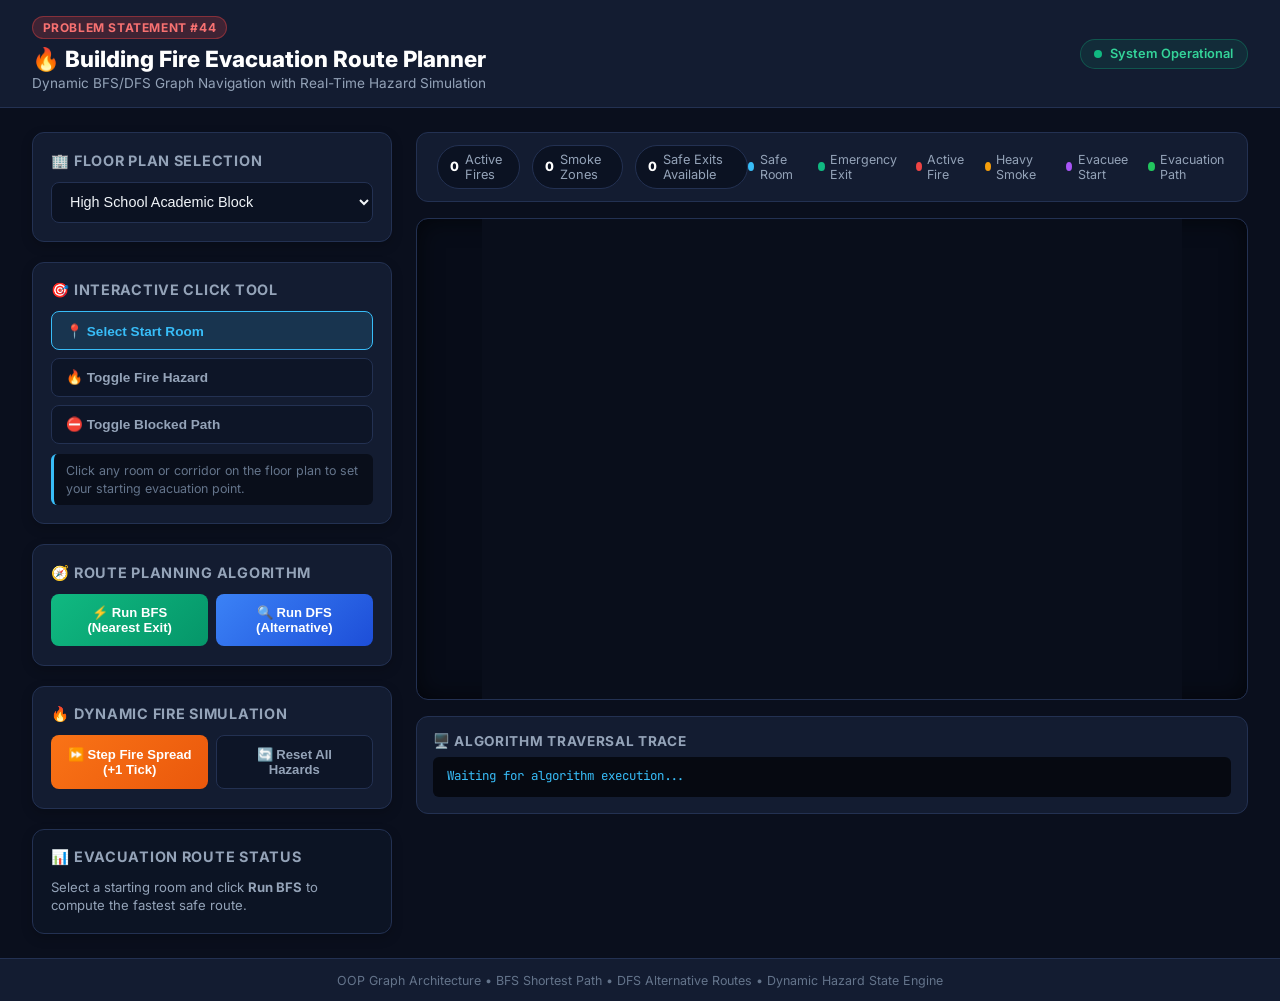
==== templates/index.html @ 8f093025 "Initial commit: Building Fire Evacuation Route Planner (Problem Statement 44)" ====
<!DOCTYPE html>
<html lang="en">
<head>
    <meta charset="UTF-8">
    <meta name="viewport" content="width=device-width, initial-scale=1.0">
    <title>Building Fire Evacuation Route Planner</title>
    <link rel="stylesheet" href="/static/css/style.css">
    <link rel="preconnect" href="https://fonts.googleapis.com">
    <link rel="preconnect" href="https://fonts.gstatic.com" crossorigin>
    <link href="https://fonts.googleapis.com/css2?family=Inter:wght@400;500;600;700;800&family=JetBrains+Mono:wght@400;600&display=swap" rel="stylesheet">
</head>
<body>
    <header class="app-header">
        <div class="header-left">
            <span class="badge">Problem Statement #44</span>
            <h1>🔥 Building Fire Evacuation Route Planner</h1>
            <p class="subtitle">Dynamic BFS/DFS Graph Navigation with Real-Time Hazard Simulation</p>
        </div>
        <div class="header-right">
            <div class="status-indicator">
                <span class="pulse-dot"></span>
                <span id="system-status">System Operational</span>
            </div>
        </div>
    </header>

    <main class="dashboard-container">
        <!-- Control Sidebar -->
        <aside class="sidebar">
            <div class="panel">
                <h3>🏢 Floor Plan Selection</h3>
                <select id="preset-selector" class="dropdown">
                    <option value="school" selected>High School Academic Block</option>
                    <option value="hospital">City Hospital Emergency Wing</option>
                </select>
            </div>

            <div class="panel">
                <h3>🎯 Interactive Click Tool</h3>
                <div class="tool-buttons">
                    <button class="tool-btn active" data-tool="start" id="tool-start">
                        📍 Select Start Room
                    </button>
                    <button class="tool-btn" data-tool="fire" id="tool-fire">
                        🔥 Toggle Fire Hazard
                    </button>
                    <button class="tool-btn" data-tool="block" id="tool-block">
                        ⛔ Toggle Blocked Path
                    </button>
                </div>
                <div class="hint-box" id="tool-hint">
                    Click any room or corridor on the floor plan to set your starting evacuation point.
                </div>
            </div>

            <div class="panel">
                <h3>🧭 Route Planning Algorithm</h3>
                <div class="action-grid">
                    <button class="btn btn-primary" id="btn-bfs">
                        ⚡ Run BFS (Nearest Exit)
                    </button>
                    <button class="btn btn-secondary" id="btn-dfs">
                        🔍 Run DFS (Alternative)
                    </button>
                </div>
            </div>

            <div class="panel">
                <h3>🔥 Dynamic Fire Simulation</h3>
                <div class="action-grid">
                    <button class="btn btn-warning" id="btn-step-fire">
                        ⏩ Step Fire Spread (+1 Tick)
                    </button>
                    <button class="btn btn-outline" id="btn-reset">
                        🔄 Reset All Hazards
                    </button>
                </div>
            </div>

            <!-- Route Result Card -->
            <div class="panel result-panel" id="result-panel">
                <h3>📊 Evacuation Route Status</h3>
                <div id="route-output">
                    <div class="empty-state">Select a starting room and click <b>Run BFS</b> to compute the fastest safe route.</div>
                </div>
            </div>
        </aside>

        <!-- Floor Plan Visualizer Area -->
        <section class="canvas-area">
            <div class="canvas-toolbar">
                <div class="stats-bar">
                    <div class="stat-pill"><span class="stat-num" id="stat-fires">0</span> Active Fires</div>
                    <div class="stat-pill"><span class="stat-num" id="stat-smokes">0</span> Smoke Zones</div>
                    <div class="stat-pill"><span class="stat-num" id="stat-exits">0</span> Safe Exits Available</div>
                </div>
                <div class="legend">
                    <span class="legend-item"><span class="dot safe"></span> Safe Room</span>
                    <span class="legend-item"><span class="dot exit"></span> Emergency Exit</span>
                    <span class="legend-item"><span class="dot fire"></span> Active Fire</span>
                    <span class="legend-item"><span class="dot smoke"></span> Heavy Smoke</span>
                    <span class="legend-item"><span class="dot start"></span> Evacuee Start</span>
                    <span class="legend-item"><span class="dot route"></span> Evacuation Path</span>
                </div>
            </div>

            <div class="canvas-wrapper">
                <canvas id="floor-canvas" width="700" height="480"></canvas>
            </div>

            <!-- Traversal Trace / Step Log -->
            <div class="log-card">
                <h4>🖥️ Algorithm Traversal Trace</h4>
                <div id="traversal-log" class="code-log">Waiting for algorithm execution...</div>
            </div>
        </section>
    </main>

    <footer class="app-footer">
        <span>OOP Graph Architecture • BFS Shortest Path • DFS Alternative Routes • Dynamic Hazard State Engine</span>
    </footer>

    <script src="/static/js/app.js"></script>
</body>
</html>
---- static/css/style.css ----
:root {
    --bg-primary: #0a0f1d;
    --bg-card: #131c31;
    --bg-card-hover: #1b2642;
    --border: #233152;
    --text-primary: #f1f5f9;
    --text-muted: #94a3b8;
    --accent-blue: #38bdf8;
    --accent-green: #10b981;
    --accent-fire: #ef4444;
    --accent-smoke: #f59e0b;
    --accent-purple: #a855f7;
    --font-sans: 'Inter', -apple-system, BlinkMacSystemFont, sans-serif;
    --font-mono: 'JetBrains Mono', monospace;
}

* {
    box-sizing: border-box;
    margin: 0;
    padding: 0;
}

body {
    background-color: var(--bg-primary);
    color: var(--text-primary);
    font-family: var(--font-sans);
    min-height: 100vh;
    display: flex;
    flex-direction: column;
}

/* Header */
.app-header {
    background-color: var(--bg-card);
    border-bottom: 1px solid var(--border);
    padding: 1rem 2rem;
    display: flex;
    justify-content: space-between;
    align-items: center;
}

.header-left .badge {
    background: rgba(239, 68, 68, 0.2);
    color: #f87171;
    border: 1px solid rgba(239, 68, 68, 0.4);
    padding: 0.2rem 0.6rem;
    border-radius: 9999px;
    font-size: 0.75rem;
    font-weight: 700;
    text-transform: uppercase;
    letter-spacing: 0.05em;
    display: inline-block;
    margin-bottom: 0.35rem;
}

.header-left h1 {
    font-size: 1.4rem;
    font-weight: 800;
    color: #ffffff;
    display: flex;
    align-items: center;
    gap: 0.5rem;
}

.header-left .subtitle {
    color: var(--text-muted);
    font-size: 0.85rem;
    margin-top: 0.15rem;
}

.status-indicator {
    display: flex;
    align-items: center;
    gap: 0.5rem;
    background: rgba(16, 185, 129, 0.1);
    border: 1px solid rgba(16, 185, 129, 0.3);
    padding: 0.4rem 0.85rem;
    border-radius: 9999px;
    font-size: 0.8rem;
    font-weight: 600;
    color: #34d399;
}

.pulse-dot {
    width: 8px;
    height: 8px;
    background-color: #10b981;
    border-radius: 50%;
    animation: pulse 2s infinite;
}

@keyframes pulse {
    0% { transform: scale(0.95); box-shadow: 0 0 0 0 rgba(16, 185, 129, 0.7); }
    70% { transform: scale(1.1); box-shadow: 0 0 0 8px rgba(16, 185, 129, 0); }
    100% { transform: scale(0.95); box-shadow: 0 0 0 0 rgba(16, 185, 129, 0); }
}

/* Layout */
.dashboard-container {
    display: grid;
    grid-template-columns: 360px 1fr;
    gap: 1.5rem;
    padding: 1.5rem 2rem;
    flex: 1;
}

/* Sidebar Panels */
.sidebar {
    display: flex;
    flex-direction: column;
    gap: 1.25rem;
}

.panel {
    background-color: var(--bg-card);
    border: 1px solid var(--border);
    border-radius: 12px;
    padding: 1.15rem;
    box-shadow: 0 4px 12px rgba(0, 0, 0, 0.2);
}

.panel h3 {
    font-size: 0.9rem;
    font-weight: 700;
    color: var(--text-muted);
    text-transform: uppercase;
    letter-spacing: 0.05em;
    margin-bottom: 0.75rem;
}

.dropdown {
    width: 100%;
    background-color: #0b1222;
    border: 1px solid var(--border);
    color: var(--text-primary);
    padding: 0.65rem 0.85rem;
    border-radius: 8px;
    font-size: 0.9rem;
    outline: none;
    font-weight: 500;
    cursor: pointer;
}

.dropdown:focus {
    border-color: var(--accent-blue);
}

/* Tool Buttons */
.tool-buttons {
    display: flex;
    flex-direction: column;
    gap: 0.5rem;
}

.tool-btn {
    background-color: #0d1527;
    border: 1px solid var(--border);
    color: var(--text-muted);
    padding: 0.65rem 0.85rem;
    border-radius: 8px;
    font-size: 0.85rem;
    font-weight: 600;
    cursor: pointer;
    text-align: left;
    transition: all 0.2s ease;
}

.tool-btn:hover {
    background-color: var(--bg-card-hover);
    color: #ffffff;
}

.tool-btn.active {
    background: rgba(56, 189, 248, 0.15);
    border-color: var(--accent-blue);
    color: var(--accent-blue);
}

.hint-box {
    margin-top: 0.65rem;
    font-size: 0.78rem;
    color: #64748b;
    line-height: 1.4;
    background: #090e1a;
    padding: 0.5rem 0.7rem;
    border-radius: 6px;
    border-left: 3px solid var(--accent-blue);
}

/* Action Buttons */
.action-grid {
    display: grid;
    grid-template-columns: 1fr 1fr;
    gap: 0.5rem;
}

.btn {
    padding: 0.7rem 0.8rem;
    border-radius: 8px;
    font-size: 0.82rem;
    font-weight: 700;
    border: none;
    cursor: pointer;
    transition: all 0.2s ease;
    display: flex;
    align-items: center;
    justify-content: center;
    gap: 0.4rem;
    text-align: center;
}

.btn-primary {
    background: linear-gradient(135deg, #10b981 0%, #059669 100%);
    color: white;
}
.btn-primary:hover {
    box-shadow: 0 0 15px rgba(16, 185, 129, 0.4);
    transform: translateY(-1px);
}

.btn-secondary {
    background: linear-gradient(135deg, #3b82f6 0%, #1d4ed8 100%);
    color: white;
}
.btn-secondary:hover {
    box-shadow: 0 0 15px rgba(59, 130, 246, 0.4);
    transform: translateY(-1px);
}

.btn-warning {
    background: linear-gradient(135deg, #f97316 0%, #ea580c 100%);
    color: white;
}
.btn-warning:hover {
    box-shadow: 0 0 15px rgba(249, 115, 22, 0.4);
    transform: translateY(-1px);
}

.btn-outline {
    background: #0d1527;
    border: 1px solid var(--border);
    color: var(--text-muted);
}
.btn-outline:hover {
    background: var(--bg-card-hover);
    color: #ffffff;
}

/* Results Card */
.result-panel {
    background: #0c1424;
}

.empty-state {
    color: var(--text-muted);
    font-size: 0.82rem;
    line-height: 1.4;
}

.route-success {
    background: rgba(16, 185, 129, 0.1);
    border: 1px solid rgba(16, 185, 129, 0.3);
    border-radius: 8px;
    padding: 0.85rem;
}

.route-success h4 {
    color: #34d399;
    font-size: 0.95rem;
    margin-bottom: 0.4rem;
}

.route-stats {
    display: grid;
    grid-template-columns: 1fr 1fr;
    gap: 0.5rem;
    margin: 0.6rem 0;
}

.route-stat-box {
    background: #09101d;
    padding: 0.45rem;
    border-radius: 6px;
    text-align: center;
}

.route-stat-box .val {
    font-size: 1.1rem;
    font-weight: 800;
    color: #ffffff;
}

.route-stat-box .lbl {
    font-size: 0.7rem;
    color: var(--text-muted);
    text-transform: uppercase;
}

.path-chain {
    font-family: var(--font-mono);
    font-size: 0.78rem;
    background: #050912;
    padding: 0.45rem;
    border-radius: 6px;
    color: #38bdf8;
    word-break: break-all;
    line-height: 1.4;
}

.route-danger {
    background: rgba(239, 68, 68, 0.1);
    border: 1px solid rgba(239, 68, 68, 0.3);
    border-radius: 8px;
    padding: 0.85rem;
    color: #f87171;
}

/* Canvas Area */
.canvas-area {
    display: flex;
    flex-direction: column;
    gap: 1rem;
}

.canvas-toolbar {
    display: flex;
    justify-content: space-between;
    align-items: center;
    background: var(--bg-card);
    border: 1px solid var(--border);
    padding: 0.75rem 1.25rem;
    border-radius: 12px;
}

.stats-bar {
    display: flex;
    gap: 0.75rem;
}

.stat-pill {
    background: #0b1222;
    border: 1px solid var(--border);
    padding: 0.35rem 0.75rem;
    border-radius: 9999px;
    font-size: 0.8rem;
    color: var(--text-muted);
    display: flex;
    align-items: center;
    gap: 0.4rem;
}

.stat-num {
    color: #ffffff;
    font-weight: 800;
}

.legend {
    display: flex;
    gap: 1rem;
    font-size: 0.78rem;
    color: var(--text-muted);
}

.legend-item {
    display: flex;
    align-items: center;
    gap: 0.35rem;
}

.dot {
    width: 9px;
    height: 9px;
    border-radius: 50%;
}
.dot.safe { background: #38bdf8; }
.dot.exit { background: #10b981; }
.dot.fire { background: #ef4444; }
.dot.smoke { background: #f59e0b; }
.dot.start { background: #a855f7; }
.dot.route { background: #22c55e; }

/* Canvas Container */
.canvas-wrapper {
    background: #070c18;
    border: 1px solid var(--border);
    border-radius: 12px;
    overflow: hidden;
    display: flex;
    justify-content: center;
    align-items: center;
    box-shadow: inset 0 0 25px rgba(0, 0, 0, 0.6);
    position: relative;
}

#floor-canvas {
    cursor: crosshair;
    background: #090e1b;
}

/* Traversal Log */
.log-card {
    background: var(--bg-card);
    border: 1px solid var(--border);
    border-radius: 12px;
    padding: 1rem;
}

.log-card h4 {
    font-size: 0.85rem;
    color: var(--text-muted);
    margin-bottom: 0.5rem;
    text-transform: uppercase;
    letter-spacing: 0.05em;
}

.code-log {
    font-family: var(--font-mono);
    font-size: 0.78rem;
    color: #38bdf8;
    background: #060911;
    padding: 0.65rem 0.85rem;
    border-radius: 6px;
    min-height: 40px;
    max-height: 120px;
    overflow-y: auto;
    line-height: 1.5;
}

/* Footer */
.app-footer {
    border-top: 1px solid var(--border);
    padding: 0.85rem;
    text-align: center;
    font-size: 0.78rem;
    color: #64748b;
    background: var(--bg-card);
}
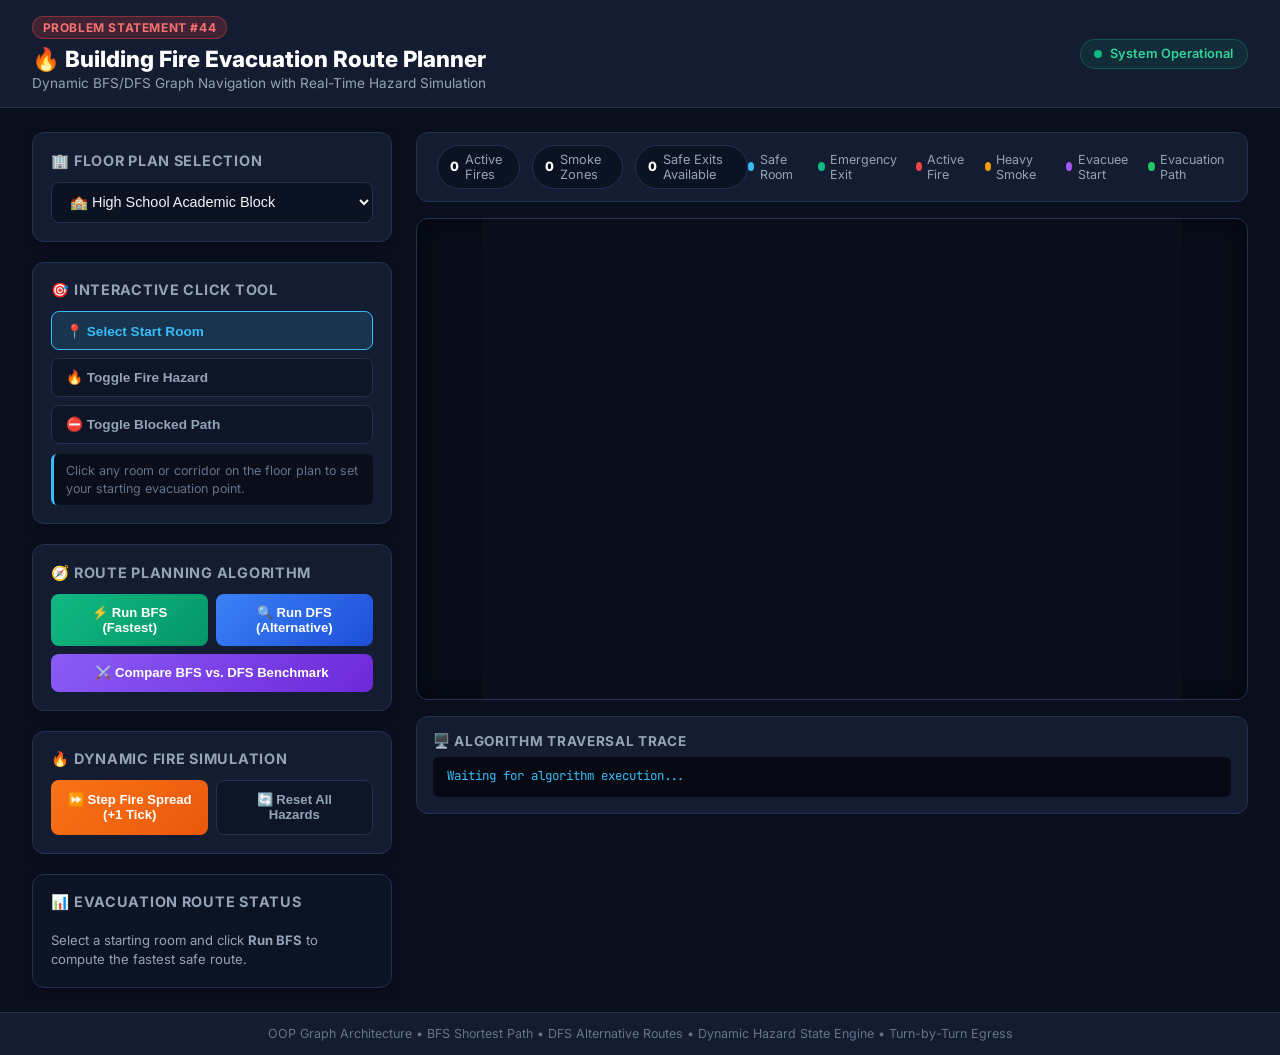
==== commit 346a937a: "Add Residential Apartment Complex floor plan, BFS vs DFS benchmark, voice audio alerts, and turn-by-" ====
--- a/templates/index.html
+++ b/templates/index.html
@@ -30,8 +30,9 @@
             <div class="panel">
                 <h3>🏢 Floor Plan Selection</h3>
                 <select id="preset-selector" class="dropdown">
-                    <option value="school" selected>High School Academic Block</option>
-                    <option value="hospital">City Hospital Emergency Wing</option>
+                    <option value="school" selected>🏫 High School Academic Block</option>
+                    <option value="hospital">🏥 City Hospital Emergency Wing</option>
+                    <option value="apartment">🏢 Skyline Heights Residential Apartments</option>
                 </select>
             </div>
 
@@ -57,12 +58,15 @@
                 <h3>🧭 Route Planning Algorithm</h3>
                 <div class="action-grid">
                     <button class="btn btn-primary" id="btn-bfs">
-                        ⚡ Run BFS (Nearest Exit)
+                        ⚡ Run BFS (Fastest)
                     </button>
                     <button class="btn btn-secondary" id="btn-dfs">
                         🔍 Run DFS (Alternative)
                     </button>
                 </div>
+                <button class="btn btn-benchmark" id="btn-compare" style="margin-top: 0.5rem; width: 100%;">
+                    ⚔️ Compare BFS vs. DFS Benchmark
+                </button>
             </div>
 
             <div class="panel">
@@ -79,10 +83,21 @@
 
             <!-- Route Result Card -->
             <div class="panel result-panel" id="result-panel">
-                <h3>📊 Evacuation Route Status</h3>
+                <div style="display: flex; justify-content: space-between; align-items: center; margin-bottom: 0.5rem;">
+                    <h3>📊 Evacuation Route Status</h3>
+                    <button class="btn-voice" id="btn-voice" title="Broadcast Audio Instructions" style="display: none;">
+                        🔊 Speak Alert
+                    </button>
+                </div>
                 <div id="route-output">
                     <div class="empty-state">Select a starting room and click <b>Run BFS</b> to compute the fastest safe route.</div>
                 </div>
+            </div>
+
+            <!-- Turn-by-Turn GPS Directions Card -->
+            <div class="panel" id="directions-panel" style="display: none;">
+                <h3>🚶 Turn-by-Turn Evacuation Directions</h3>
+                <ol id="directions-list" class="directions-list"></ol>
             </div>
         </aside>
 
@@ -108,6 +123,27 @@
                 <canvas id="floor-canvas" width="700" height="480"></canvas>
             </div>
 
+            <!-- Algorithm Comparison Benchmark Table (Appears on click) -->
+            <div class="benchmark-card" id="benchmark-card" style="display: none;">
+                <div style="display: flex; justify-content: space-between; align-items: center; margin-bottom: 0.6rem;">
+                    <h4>⚔️ Algorithm Benchmark: BFS vs. DFS Performance Analysis</h4>
+                    <button class="btn-close" id="btn-close-benchmark">&times;</button>
+                </div>
+                <table class="benchmark-table">
+                    <thead>
+                        <tr>
+                            <th>Metric</th>
+                            <th>Breadth-First Search (BFS)</th>
+                            <th>Depth-First Search (DFS)</th>
+                            <th>Analysis / Winner</th>
+                        </tr>
+                    </thead>
+                    <tbody id="benchmark-body">
+                        <!-- Populated by JavaScript -->
+                    </tbody>
+                </table>
+            </div>
+
             <!-- Traversal Trace / Step Log -->
             <div class="log-card">
                 <h4>🖥️ Algorithm Traversal Trace</h4>
@@ -117,7 +153,7 @@
     </main>
 
     <footer class="app-footer">
-        <span>OOP Graph Architecture • BFS Shortest Path • DFS Alternative Routes • Dynamic Hazard State Engine</span>
+        <span>OOP Graph Architecture • BFS Shortest Path • DFS Alternative Routes • Dynamic Hazard State Engine • Turn-by-Turn Egress</span>
     </footer>
 
     <script src="/static/js/app.js"></script>
--- a/static/css/style.css
+++ b/static/css/style.css
@@ -246,6 +246,44 @@
     color: #ffffff;
 }
 
+.btn-benchmark {
+    background: linear-gradient(135deg, #8b5cf6 0%, #6d28d9 100%);
+    color: white;
+}
+.btn-benchmark:hover {
+    box-shadow: 0 0 15px rgba(139, 92, 246, 0.4);
+    transform: translateY(-1px);
+}
+
+.btn-voice {
+    background: rgba(56, 189, 248, 0.15);
+    border: 1px solid rgba(56, 189, 248, 0.4);
+    color: #38bdf8;
+    padding: 0.3rem 0.6rem;
+    border-radius: 6px;
+    font-size: 0.75rem;
+    font-weight: 700;
+    cursor: pointer;
+    transition: all 0.2s;
+}
+.btn-voice:hover {
+    background: rgba(56, 189, 248, 0.3);
+}
+
+.directions-list {
+    margin-left: 1.2rem;
+    font-size: 0.82rem;
+    line-height: 1.6;
+    color: #cbd5e1;
+}
+.directions-list li {
+    margin-bottom: 0.35rem;
+}
+.directions-list li:last-child {
+    color: #34d399;
+    font-weight: 700;
+}
+
 /* Results Card */
 .result-panel {
     background: #0c1424;
@@ -426,6 +464,79 @@
     line-height: 1.5;
 }
 
+/* Benchmark Card */
+.benchmark-card {
+    background: #0e172a;
+    border: 1px solid #334155;
+    border-radius: 12px;
+    padding: 1.2rem;
+    box-shadow: 0 8px 24px rgba(0, 0, 0, 0.4);
+}
+
+.benchmark-card h4 {
+    color: #a78bfa;
+    font-size: 0.95rem;
+    font-weight: 700;
+}
+
+.btn-close {
+    background: transparent;
+    border: none;
+    color: #94a3b8;
+    font-size: 1.4rem;
+    cursor: pointer;
+    line-height: 1;
+}
+.btn-close:hover {
+    color: #ffffff;
+}
+
+.benchmark-table {
+    width: 100%;
+    border-collapse: collapse;
+    margin-top: 0.6rem;
+    font-size: 0.85rem;
+}
+
+.benchmark-table th {
+    background: #172554;
+    color: #93c5fd;
+    text-align: left;
+    padding: 0.65rem 0.85rem;
+    font-weight: 700;
+    border-bottom: 2px solid #1e3a8a;
+}
+
+.benchmark-table td {
+    padding: 0.65rem 0.85rem;
+    border-bottom: 1px solid #1e293b;
+    color: #e2e8f0;
+}
+
+.benchmark-table tr:hover {
+    background: rgba(255, 255, 255, 0.02);
+}
+
+.badge-win {
+    background: rgba(16, 185, 129, 0.2);
+    border: 1px solid rgba(16, 185, 129, 0.5);
+    color: #34d399;
+    padding: 0.2rem 0.5rem;
+    border-radius: 9999px;
+    font-size: 0.72rem;
+    font-weight: 700;
+}
+
+.badge-sub {
+    background: rgba(239, 68, 68, 0.2);
+    border: 1px solid rgba(239, 68, 68, 0.5);
+    color: #f87171;
+    padding: 0.2rem 0.5rem;
+    border-radius: 9999px;
+    font-size: 0.72rem;
+    font-weight: 700;
+}
+
 /* Footer */
 .app-footer {
     border-top: 1px solid var(--border);
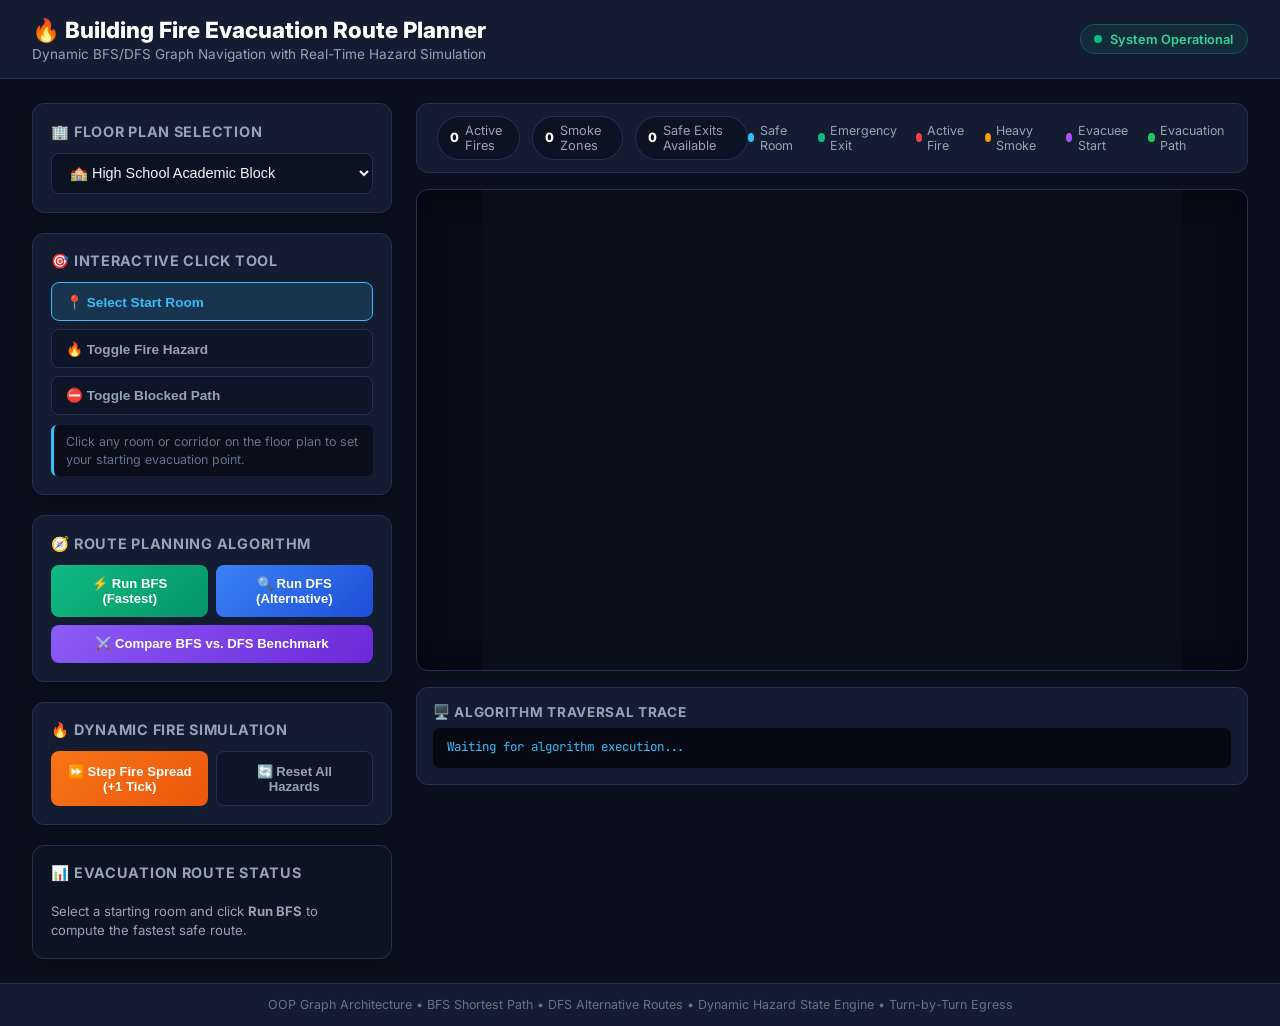
==== commit a1c4a6dc: "Remove Problem Statement badge from UI and add Stop Audio button beside Speak Alert" ====
--- a/templates/index.html
+++ b/templates/index.html
@@ -12,7 +12,6 @@
 <body>
     <header class="app-header">
         <div class="header-left">
-            <span class="badge">Problem Statement #44</span>
             <h1>🔥 Building Fire Evacuation Route Planner</h1>
             <p class="subtitle">Dynamic BFS/DFS Graph Navigation with Real-Time Hazard Simulation</p>
         </div>
@@ -81,13 +80,17 @@
                 </div>
             </div>
 
-            <!-- Route Result Card -->
             <div class="panel result-panel" id="result-panel">
                 <div style="display: flex; justify-content: space-between; align-items: center; margin-bottom: 0.5rem;">
                     <h3>📊 Evacuation Route Status</h3>
-                    <button class="btn-voice" id="btn-voice" title="Broadcast Audio Instructions" style="display: none;">
-                        🔊 Speak Alert
-                    </button>
+                    <div style="display: flex; gap: 0.4rem;">
+                        <button class="btn-voice" id="btn-voice" title="Broadcast Audio Instructions" style="display: none;">
+                            🔊 Speak Alert
+                        </button>
+                        <button class="btn-voice btn-stop-voice" id="btn-stop-voice" title="Stop Audio Alert" style="display: none;">
+                            ⏹️ Stop
+                        </button>
+                    </div>
                 </div>
                 <div id="route-output">
                     <div class="empty-state">Select a starting room and click <b>Run BFS</b> to compute the fastest safe route.</div>
--- a/static/css/style.css
+++ b/static/css/style.css
@@ -270,6 +270,15 @@
     background: rgba(56, 189, 248, 0.3);
 }
 
+.btn-stop-voice {
+    background: rgba(239, 68, 68, 0.15);
+    border: 1px solid rgba(239, 68, 68, 0.4);
+    color: #f87171;
+}
+.btn-stop-voice:hover {
+    background: rgba(239, 68, 68, 0.3);
+}
+
 .directions-list {
     margin-left: 1.2rem;
     font-size: 0.82rem;
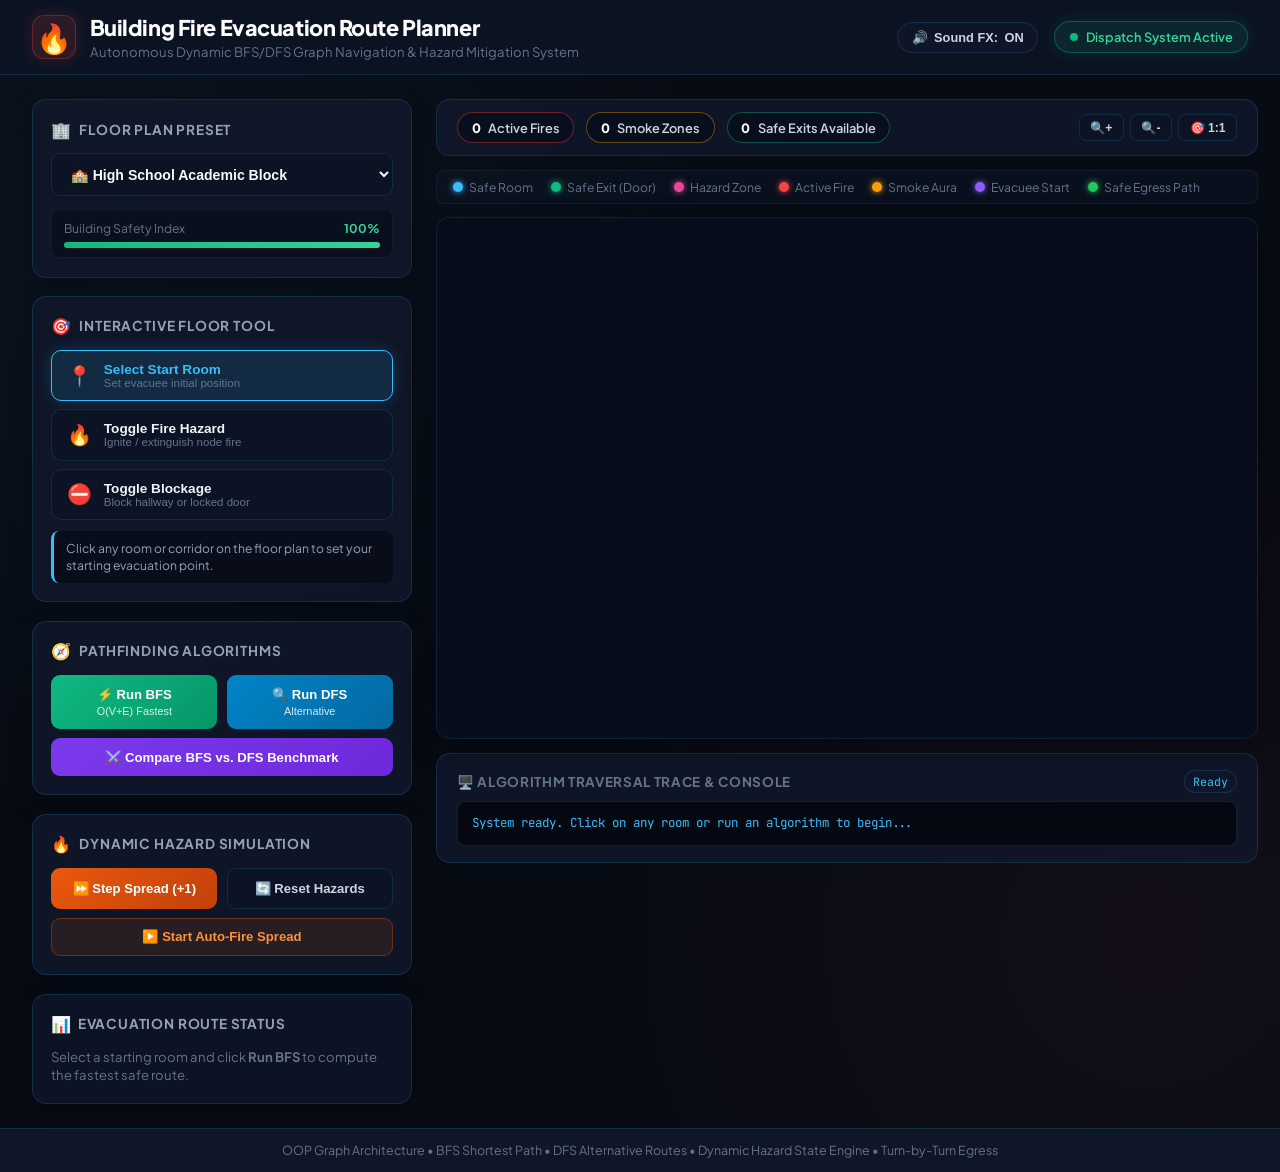
==== commit 56cf955f: "Upgrade UI: Architectural CAD canvas, animated particle flow, Web Audio FX, live safety index gauge," ====
--- a/templates/index.html
+++ b/templates/index.html
@@ -7,18 +7,27 @@
     <link rel="stylesheet" href="/static/css/style.css">
     <link rel="preconnect" href="https://fonts.googleapis.com">
     <link rel="preconnect" href="https://fonts.gstatic.com" crossorigin>
-    <link href="https://fonts.googleapis.com/css2?family=Inter:wght@400;500;600;700;800&family=JetBrains+Mono:wght@400;600&display=swap" rel="stylesheet">
+    <link href="https://fonts.googleapis.com/css2?family=Plus+Jakarta+Sans:wght@400;500;600;700;800&family=JetBrains+Mono:wght@400;600;700&display=swap" rel="stylesheet">
 </head>
 <body>
+    <!-- Top Navigation & System Status Bar -->
     <header class="app-header">
         <div class="header-left">
-            <h1>🔥 Building Fire Evacuation Route Planner</h1>
-            <p class="subtitle">Dynamic BFS/DFS Graph Navigation with Real-Time Hazard Simulation</p>
+            <div class="logo-icon">🔥</div>
+            <div>
+                <h1>Building Fire Evacuation Route Planner</h1>
+                <p class="subtitle">Autonomous Dynamic BFS/DFS Graph Navigation & Hazard Mitigation System</p>
+            </div>
         </div>
         <div class="header-right">
+            <!-- Audio FX Toggle -->
+            <button class="sound-toggle-btn" id="btn-sound-toggle" title="Toggle System Sound FX">
+                <span id="sound-icon">🔊</span> Sound FX: <span id="sound-status">ON</span>
+            </button>
+            <!-- System Health Pill -->
             <div class="status-indicator">
                 <span class="pulse-dot"></span>
-                <span id="system-status">System Operational</span>
+                <span id="system-status">Dispatch System Active</span>
             </div>
         </div>
     </header>
@@ -26,26 +35,56 @@
     <main class="dashboard-container">
         <!-- Control Sidebar -->
         <aside class="sidebar">
-            <div class="panel">
-                <h3>🏢 Floor Plan Selection</h3>
+            <!-- Building Selector Panel -->
+            <div class="panel">
+                <div class="panel-header">
+                    <span class="panel-icon">🏢</span>
+                    <h3>Floor Plan Preset</h3>
+                </div>
                 <select id="preset-selector" class="dropdown">
                     <option value="school" selected>🏫 High School Academic Block</option>
                     <option value="hospital">🏥 City Hospital Emergency Wing</option>
                     <option value="apartment">🏢 Skyline Heights Residential Apartments</option>
                 </select>
-            </div>
-
-            <div class="panel">
-                <h3>🎯 Interactive Click Tool</h3>
+                <!-- Building Integrity Gauge -->
+                <div class="integrity-card">
+                    <div class="integrity-label">
+                        <span>Building Safety Index</span>
+                        <b id="integrity-percent">100%</b>
+                    </div>
+                    <div class="integrity-track">
+                        <div class="integrity-bar" id="integrity-bar" style="width: 100%;"></div>
+                    </div>
+                </div>
+            </div>
+
+            <!-- Interactive Click Tool Panel -->
+            <div class="panel">
+                <div class="panel-header">
+                    <span class="panel-icon">🎯</span>
+                    <h3>Interactive Floor Tool</h3>
+                </div>
                 <div class="tool-buttons">
                     <button class="tool-btn active" data-tool="start" id="tool-start">
-                        📍 Select Start Room
+                        <span class="tool-icon">📍</span>
+                        <div class="tool-info">
+                            <span class="tool-title">Select Start Room</span>
+                            <span class="tool-desc">Set evacuee initial position</span>
+                        </div>
                     </button>
                     <button class="tool-btn" data-tool="fire" id="tool-fire">
-                        🔥 Toggle Fire Hazard
+                        <span class="tool-icon">🔥</span>
+                        <div class="tool-info">
+                            <span class="tool-title">Toggle Fire Hazard</span>
+                            <span class="tool-desc">Ignite / extinguish node fire</span>
+                        </div>
                     </button>
                     <button class="tool-btn" data-tool="block" id="tool-block">
-                        ⛔ Toggle Blocked Path
+                        <span class="tool-icon">⛔</span>
+                        <div class="tool-info">
+                            <span class="tool-title">Toggle Blockage</span>
+                            <span class="tool-desc">Block hallway or locked door</span>
+                        </div>
                     </button>
                 </div>
                 <div class="hint-box" id="tool-hint">
@@ -53,39 +92,57 @@
                 </div>
             </div>
 
-            <div class="panel">
-                <h3>🧭 Route Planning Algorithm</h3>
+            <!-- Route Planning Algorithms -->
+            <div class="panel">
+                <div class="panel-header">
+                    <span class="panel-icon">🧭</span>
+                    <h3>Pathfinding Algorithms</h3>
+                </div>
                 <div class="action-grid">
                     <button class="btn btn-primary" id="btn-bfs">
-                        ⚡ Run BFS (Fastest)
+                        <span>⚡ Run BFS</span>
+                        <small class="algo-badge">O(V+E) Fastest</small>
                     </button>
                     <button class="btn btn-secondary" id="btn-dfs">
-                        🔍 Run DFS (Alternative)
-                    </button>
-                </div>
-                <button class="btn btn-benchmark" id="btn-compare" style="margin-top: 0.5rem; width: 100%;">
+                        <span>🔍 Run DFS</span>
+                        <small class="algo-badge">Alternative</small>
+                    </button>
+                </div>
+                <button class="btn btn-benchmark" id="btn-compare">
                     ⚔️ Compare BFS vs. DFS Benchmark
                 </button>
             </div>
 
-            <div class="panel">
-                <h3>🔥 Dynamic Fire Simulation</h3>
+            <!-- Dynamic Fire Simulator -->
+            <div class="panel">
+                <div class="panel-header">
+                    <span class="panel-icon">🔥</span>
+                    <h3>Dynamic Hazard Simulation</h3>
+                </div>
                 <div class="action-grid">
                     <button class="btn btn-warning" id="btn-step-fire">
-                        ⏩ Step Fire Spread (+1 Tick)
+                        ⏩ Step Spread (+1)
                     </button>
                     <button class="btn btn-outline" id="btn-reset">
-                        🔄 Reset All Hazards
-                    </button>
-                </div>
-            </div>
-
+                        🔄 Reset Hazards
+                    </button>
+                </div>
+                <!-- Auto Simulation Button -->
+                <button class="btn btn-auto-sim" id="btn-auto-sim">
+                    ▶️ Start Auto-Fire Spread
+                </button>
+            </div>
+
+            <!-- Route Result Card -->
             <div class="panel result-panel" id="result-panel">
-                <div style="display: flex; justify-content: space-between; align-items: center; margin-bottom: 0.5rem;">
-                    <h3>📊 Evacuation Route Status</h3>
-                    <div style="display: flex; gap: 0.4rem;">
+                <div class="panel-header" style="justify-content: space-between;">
+                    <div style="display:flex; align-items:center; gap:0.4rem;">
+                        <span class="panel-icon">📊</span>
+                        <h3>Evacuation Route Status</h3>
+                    </div>
+                    <div class="audio-controls">
                         <button class="btn-voice" id="btn-voice" title="Broadcast Audio Instructions" style="display: none;">
-                            🔊 Speak Alert
+                            🔊 Speak
                         </button>
                         <button class="btn-voice btn-stop-voice" id="btn-stop-voice" title="Stop Audio Alert" style="display: none;">
                             ⏹️ Stop
@@ -99,36 +156,49 @@
 
             <!-- Turn-by-Turn GPS Directions Card -->
             <div class="panel" id="directions-panel" style="display: none;">
-                <h3>🚶 Turn-by-Turn Evacuation Directions</h3>
+                <div class="panel-header">
+                    <span class="panel-icon">🚶</span>
+                    <h3>Turn-by-Turn Evacuation Instructions</h3>
+                </div>
                 <ol id="directions-list" class="directions-list"></ol>
             </div>
         </aside>
 
         <!-- Floor Plan Visualizer Area -->
         <section class="canvas-area">
+            <!-- Toolbar above canvas -->
             <div class="canvas-toolbar">
                 <div class="stats-bar">
-                    <div class="stat-pill"><span class="stat-num" id="stat-fires">0</span> Active Fires</div>
-                    <div class="stat-pill"><span class="stat-num" id="stat-smokes">0</span> Smoke Zones</div>
-                    <div class="stat-pill"><span class="stat-num" id="stat-exits">0</span> Safe Exits Available</div>
-                </div>
-                <div class="legend">
-                    <span class="legend-item"><span class="dot safe"></span> Safe Room</span>
-                    <span class="legend-item"><span class="dot exit"></span> Emergency Exit</span>
-                    <span class="legend-item"><span class="dot fire"></span> Active Fire</span>
-                    <span class="legend-item"><span class="dot smoke"></span> Heavy Smoke</span>
-                    <span class="legend-item"><span class="dot start"></span> Evacuee Start</span>
-                    <span class="legend-item"><span class="dot route"></span> Evacuation Path</span>
-                </div>
-            </div>
-
+                    <div class="stat-pill stat-fire"><span class="stat-num" id="stat-fires">0</span> Active Fires</div>
+                    <div class="stat-pill stat-smoke"><span class="stat-num" id="stat-smokes">0</span> Smoke Zones</div>
+                    <div class="stat-pill stat-exit"><span class="stat-num" id="stat-exits">0</span> Safe Exits Available</div>
+                </div>
+                <div class="canvas-actions">
+                    <button class="canvas-tool-btn" id="btn-zoom-in" title="Zoom In">🔍+</button>
+                    <button class="canvas-tool-btn" id="btn-zoom-out" title="Zoom Out">🔍-</button>
+                    <button class="canvas-tool-btn" id="btn-zoom-reset" title="Reset View">🎯 1:1</button>
+                </div>
+            </div>
+
+            <!-- Legend Bar -->
+            <div class="legend-bar">
+                <span class="legend-item"><span class="dot safe"></span> Safe Room</span>
+                <span class="legend-item"><span class="dot exit"></span> Safe Exit (Door)</span>
+                <span class="legend-item"><span class="dot hazard"></span> Hazard Zone</span>
+                <span class="legend-item"><span class="dot fire"></span> Active Fire</span>
+                <span class="legend-item"><span class="dot smoke"></span> Smoke Aura</span>
+                <span class="legend-item"><span class="dot start"></span> Evacuee Start</span>
+                <span class="legend-item"><span class="dot route"></span> Safe Egress Path</span>
+            </div>
+
+            <!-- Canvas Wrapper -->
             <div class="canvas-wrapper">
-                <canvas id="floor-canvas" width="700" height="480"></canvas>
-            </div>
-
-            <!-- Algorithm Comparison Benchmark Table (Appears on click) -->
+                <canvas id="floor-canvas" width="820" height="520"></canvas>
+            </div>
+
+            <!-- Algorithm Comparison Benchmark Table -->
             <div class="benchmark-card" id="benchmark-card" style="display: none;">
-                <div style="display: flex; justify-content: space-between; align-items: center; margin-bottom: 0.6rem;">
+                <div class="benchmark-header">
                     <h4>⚔️ Algorithm Benchmark: BFS vs. DFS Performance Analysis</h4>
                     <button class="btn-close" id="btn-close-benchmark">&times;</button>
                 </div>
@@ -149,8 +219,11 @@
 
             <!-- Traversal Trace / Step Log -->
             <div class="log-card">
-                <h4>🖥️ Algorithm Traversal Trace</h4>
-                <div id="traversal-log" class="code-log">Waiting for algorithm execution...</div>
+                <div class="log-header">
+                    <h4>🖥️ Algorithm Traversal Trace & Console</h4>
+                    <span class="log-badge" id="log-step-count">Ready</span>
+                </div>
+                <div id="traversal-log" class="code-log">System ready. Click on any room or run an algorithm to begin...</div>
             </div>
         </section>
     </main>
--- a/static/css/style.css
+++ b/static/css/style.css
@@ -1,16 +1,18 @@
 :root {
-    --bg-primary: #0a0f1d;
-    --bg-card: #131c31;
-    --bg-card-hover: #1b2642;
-    --border: #233152;
-    --text-primary: #f1f5f9;
-    --text-muted: #94a3b8;
+    --bg-primary: #070b14;
+    --bg-card: rgba(16, 24, 43, 0.85);
+    --bg-card-hover: rgba(26, 38, 66, 0.9);
+    --border: rgba(56, 189, 248, 0.15);
+    --border-hover: rgba(56, 189, 248, 0.4);
+    --text-primary: #f8fafc;
+    --text-secondary: #cbd5e1;
+    --text-muted: #64748b;
     --accent-blue: #38bdf8;
     --accent-green: #10b981;
     --accent-fire: #ef4444;
     --accent-smoke: #f59e0b;
-    --accent-purple: #a855f7;
-    --font-sans: 'Inter', -apple-system, BlinkMacSystemFont, sans-serif;
+    --accent-purple: #8b5cf6;
+    --font-sans: 'Plus Jakarta Sans', -apple-system, BlinkMacSystemFont, sans-serif;
     --font-mono: 'JetBrains Mono', monospace;
 }
 
@@ -22,6 +24,9 @@
 
 body {
     background-color: var(--bg-primary);
+    background-image: 
+        radial-gradient(circle at 10% 20%, rgba(56, 189, 248, 0.05) 0%, transparent 40%),
+        radial-gradient(circle at 90% 80%, rgba(239, 68, 68, 0.05) 0%, transparent 40%);
     color: var(--text-primary);
     font-family: var(--font-sans);
     min-height: 100vh;
@@ -29,56 +34,106 @@
     flex-direction: column;
 }
 
+/* Custom Scrollbars */
+::-webkit-scrollbar {
+    width: 6px;
+    height: 6px;
+}
+::-webkit-scrollbar-track {
+    background: #090e1a;
+}
+::-webkit-scrollbar-thumb {
+    background: #233152;
+    border-radius: 3px;
+}
+::-webkit-scrollbar-thumb:hover {
+    background: var(--accent-blue);
+}
+
 /* Header */
 .app-header {
-    background-color: var(--bg-card);
+    background: rgba(13, 20, 36, 0.9);
+    backdrop-filter: blur(12px);
     border-bottom: 1px solid var(--border);
-    padding: 1rem 2rem;
+    padding: 0.9rem 2rem;
     display: flex;
     justify-content: space-between;
     align-items: center;
-}
-
-.header-left .badge {
-    background: rgba(239, 68, 68, 0.2);
-    color: #f87171;
-    border: 1px solid rgba(239, 68, 68, 0.4);
-    padding: 0.2rem 0.6rem;
-    border-radius: 9999px;
-    font-size: 0.75rem;
-    font-weight: 700;
-    text-transform: uppercase;
-    letter-spacing: 0.05em;
-    display: inline-block;
-    margin-bottom: 0.35rem;
+    position: sticky;
+    top: 0;
+    z-index: 50;
+}
+
+.header-left {
+    display: flex;
+    align-items: center;
+    gap: 0.85rem;
+}
+
+.logo-icon {
+    font-size: 1.8rem;
+    background: rgba(239, 68, 68, 0.15);
+    border: 1px solid rgba(239, 68, 68, 0.3);
+    border-radius: 12px;
+    width: 44px;
+    height: 44px;
+    display: flex;
+    align-items: center;
+    justify-content: center;
+    box-shadow: 0 0 15px rgba(239, 68, 68, 0.2);
 }
 
 .header-left h1 {
-    font-size: 1.4rem;
+    font-size: 1.35rem;
     font-weight: 800;
     color: #ffffff;
-    display: flex;
-    align-items: center;
-    gap: 0.5rem;
+    letter-spacing: -0.02em;
 }
 
 .header-left .subtitle {
     color: var(--text-muted);
-    font-size: 0.85rem;
-    margin-top: 0.15rem;
+    font-size: 0.82rem;
+    margin-top: 0.1rem;
+}
+
+.header-right {
+    display: flex;
+    align-items: center;
+    gap: 1rem;
+}
+
+.sound-toggle-btn {
+    background: rgba(15, 23, 42, 0.9);
+    border: 1px solid var(--border);
+    color: var(--text-secondary);
+    padding: 0.45rem 0.85rem;
+    border-radius: 9999px;
+    font-size: 0.8rem;
+    font-weight: 600;
+    cursor: pointer;
+    transition: all 0.2s ease;
+    display: flex;
+    align-items: center;
+    gap: 0.4rem;
+}
+.sound-toggle-btn:hover {
+    border-color: var(--accent-blue);
+    color: #ffffff;
+    box-shadow: 0 0 10px rgba(56, 189, 248, 0.2);
 }
 
 .status-indicator {
     display: flex;
     align-items: center;
     gap: 0.5rem;
-    background: rgba(16, 185, 129, 0.1);
-    border: 1px solid rgba(16, 185, 129, 0.3);
-    padding: 0.4rem 0.85rem;
+    background: rgba(16, 185, 129, 0.12);
+    border: 1px solid rgba(16, 185, 129, 0.35);
+    padding: 0.45rem 0.9rem;
     border-radius: 9999px;
     font-size: 0.8rem;
     font-weight: 600;
     color: #34d399;
+    box-shadow: 0 0 15px rgba(16, 185, 129, 0.15);
 }
 
 .pulse-dot {
@@ -98,7 +153,7 @@
 /* Layout */
 .dashboard-container {
     display: grid;
-    grid-template-columns: 360px 1fr;
+    grid-template-columns: 380px 1fr;
     gap: 1.5rem;
     padding: 1.5rem 2rem;
     flex: 1;
@@ -108,41 +163,92 @@
 .sidebar {
     display: flex;
     flex-direction: column;
-    gap: 1.25rem;
+    gap: 1.15rem;
 }
 
 .panel {
-    background-color: var(--bg-card);
-    border: 1px solid var(--border);
-    border-radius: 12px;
+    background: var(--bg-card);
+    backdrop-filter: blur(10px);
+    border: 1px solid var(--border);
+    border-radius: 14px;
     padding: 1.15rem;
-    box-shadow: 0 4px 12px rgba(0, 0, 0, 0.2);
-}
-
-.panel h3 {
-    font-size: 0.9rem;
-    font-weight: 700;
-    color: var(--text-muted);
+    box-shadow: 0 8px 24px rgba(0, 0, 0, 0.25);
+    transition: border-color 0.2s ease;
+}
+.panel:hover {
+    border-color: var(--border-hover);
+}
+
+.panel-header {
+    display: flex;
+    align-items: center;
+    gap: 0.5rem;
+    margin-bottom: 0.85rem;
+}
+
+.panel-header h3 {
+    font-size: 0.85rem;
+    font-weight: 700;
+    color: #94a3b8;
     text-transform: uppercase;
-    letter-spacing: 0.05em;
-    margin-bottom: 0.75rem;
+    letter-spacing: 0.06em;
+}
+
+.panel-icon {
+    font-size: 1rem;
 }
 
 .dropdown {
     width: 100%;
-    background-color: #0b1222;
+    background-color: #0b1324;
     border: 1px solid var(--border);
     color: var(--text-primary);
-    padding: 0.65rem 0.85rem;
-    border-radius: 8px;
-    font-size: 0.9rem;
+    padding: 0.7rem 0.9rem;
+    border-radius: 9px;
+    font-size: 0.88rem;
     outline: none;
-    font-weight: 500;
+    font-weight: 600;
     cursor: pointer;
-}
-
+    transition: all 0.2s;
+}
 .dropdown:focus {
     border-color: var(--accent-blue);
+    box-shadow: 0 0 12px rgba(56, 189, 248, 0.25);
+}
+
+/* Integrity Gauge */
+.integrity-card {
+    margin-top: 0.85rem;
+    background: #090f1d;
+    border: 1px solid rgba(255, 255, 255, 0.05);
+    border-radius: 8px;
+    padding: 0.6rem 0.75rem;
+}
+
+.integrity-label {
+    display: flex;
+    justify-content: space-between;
+    font-size: 0.76rem;
+    color: var(--text-muted);
+    margin-bottom: 0.35rem;
+}
+
+.integrity-label b {
+    color: #34d399;
+}
+
+.integrity-track {
+    width: 100%;
+    height: 6px;
+    background: #172540;
+    border-radius: 9999px;
+    overflow: hidden;
+}
+
+.integrity-bar {
+    height: 100%;
+    background: linear-gradient(90deg, #10b981 0%, #34d399 100%);
+    transition: width 0.4s ease, background 0.4s ease;
 }
 
 /* Tool Buttons */
@@ -153,37 +259,63 @@
 }
 
 .tool-btn {
-    background-color: #0d1527;
-    border: 1px solid var(--border);
-    color: var(--text-muted);
-    padding: 0.65rem 0.85rem;
-    border-radius: 8px;
-    font-size: 0.85rem;
-    font-weight: 600;
+    background: #0b1324;
+    border: 1px solid var(--border);
+    color: var(--text-secondary);
+    padding: 0.7rem 0.9rem;
+    border-radius: 10px;
     cursor: pointer;
+    display: flex;
+    align-items: center;
+    gap: 0.75rem;
     text-align: left;
     transition: all 0.2s ease;
 }
-
 .tool-btn:hover {
-    background-color: var(--bg-card-hover);
-    color: #ffffff;
+    background: var(--bg-card-hover);
+    border-color: var(--border-hover);
+    color: #ffffff;
+    transform: translateX(2px);
 }
 
 .tool-btn.active {
-    background: rgba(56, 189, 248, 0.15);
+    background: rgba(56, 189, 248, 0.12);
     border-color: var(--accent-blue);
+    box-shadow: 0 0 15px rgba(56, 189, 248, 0.2);
+}
+
+.tool-btn.active .tool-title {
     color: var(--accent-blue);
 }
 
+.tool-icon {
+    font-size: 1.25rem;
+}
+
+.tool-info {
+    display: flex;
+    flex-direction: column;
+}
+
+.tool-title {
+    font-size: 0.85rem;
+    font-weight: 700;
+    color: #f1f5f9;
+}
+
+.tool-desc {
+    font-size: 0.72rem;
+    color: var(--text-muted);
+}
+
 .hint-box {
-    margin-top: 0.65rem;
-    font-size: 0.78rem;
-    color: #64748b;
+    margin-top: 0.7rem;
+    font-size: 0.76rem;
+    color: #94a3b8;
     line-height: 1.4;
-    background: #090e1a;
-    padding: 0.5rem 0.7rem;
-    border-radius: 6px;
+    background: #080d19;
+    padding: 0.55rem 0.75rem;
+    border-radius: 8px;
     border-left: 3px solid var(--accent-blue);
 }
 
@@ -191,22 +323,29 @@
 .action-grid {
     display: grid;
     grid-template-columns: 1fr 1fr;
-    gap: 0.5rem;
+    gap: 0.6rem;
 }
 
 .btn {
-    padding: 0.7rem 0.8rem;
-    border-radius: 8px;
+    padding: 0.75rem 0.85rem;
+    border-radius: 9px;
     font-size: 0.82rem;
     font-weight: 700;
     border: none;
     cursor: pointer;
     transition: all 0.2s ease;
     display: flex;
+    flex-direction: column;
     align-items: center;
     justify-content: center;
-    gap: 0.4rem;
     text-align: center;
+    gap: 0.2rem;
+}
+
+.algo-badge {
+    font-size: 0.68rem;
+    opacity: 0.85;
+    font-weight: 500;
 }
 
 .btn-primary {
@@ -214,88 +353,109 @@
     color: white;
 }
 .btn-primary:hover {
-    box-shadow: 0 0 15px rgba(16, 185, 129, 0.4);
+    box-shadow: 0 0 18px rgba(16, 185, 129, 0.45);
     transform: translateY(-1px);
 }
 
 .btn-secondary {
-    background: linear-gradient(135deg, #3b82f6 0%, #1d4ed8 100%);
+    background: linear-gradient(135deg, #0284c7 0%, #0369a1 100%);
     color: white;
 }
 .btn-secondary:hover {
-    box-shadow: 0 0 15px rgba(59, 130, 246, 0.4);
+    box-shadow: 0 0 18px rgba(2, 132, 199, 0.45);
     transform: translateY(-1px);
 }
 
+.btn-benchmark {
+    background: linear-gradient(135deg, #7c3aed 0%, #6d28d9 100%);
+    color: white;
+    margin-top: 0.6rem;
+    width: 100%;
+    flex-direction: row;
+    gap: 0.4rem;
+    padding: 0.7rem;
+}
+.btn-benchmark:hover {
+    box-shadow: 0 0 18px rgba(124, 58, 237, 0.45);
+    transform: translateY(-1px);
+}
+
 .btn-warning {
-    background: linear-gradient(135deg, #f97316 0%, #ea580c 100%);
+    background: linear-gradient(135deg, #ea580c 0%, #c2410c 100%);
     color: white;
 }
 .btn-warning:hover {
-    box-shadow: 0 0 15px rgba(249, 115, 22, 0.4);
+    box-shadow: 0 0 18px rgba(234, 88, 12, 0.45);
     transform: translateY(-1px);
 }
 
 .btn-outline {
-    background: #0d1527;
-    border: 1px solid var(--border);
-    color: var(--text-muted);
+    background: #0b1324;
+    border: 1px solid var(--border);
+    color: var(--text-secondary);
 }
 .btn-outline:hover {
     background: var(--bg-card-hover);
     color: #ffffff;
-}
-
-.btn-benchmark {
-    background: linear-gradient(135deg, #8b5cf6 0%, #6d28d9 100%);
-    color: white;
-}
-.btn-benchmark:hover {
-    box-shadow: 0 0 15px rgba(139, 92, 246, 0.4);
-    transform: translateY(-1px);
+    border-color: var(--border-hover);
+}
+
+.btn-auto-sim {
+    background: rgba(234, 88, 12, 0.12);
+    border: 1px solid rgba(234, 88, 12, 0.35);
+    color: #fb923c;
+    margin-top: 0.6rem;
+    width: 100%;
+    flex-direction: row;
+    gap: 0.4rem;
+    padding: 0.65rem;
+}
+.btn-auto-sim:hover {
+    background: rgba(234, 88, 12, 0.25);
+    color: #ffffff;
+    box-shadow: 0 0 15px rgba(234, 88, 12, 0.3);
+}
+.btn-auto-sim.running {
+    background: rgba(239, 68, 68, 0.25);
+    border-color: #ef4444;
+    color: #fca5a5;
+    animation: pulse 1.5s infinite;
+}
+
+/* Results Card */
+.result-panel {
+    background: #0b1324;
+}
+
+.audio-controls {
+    display: flex;
+    gap: 0.4rem;
 }
 
 .btn-voice {
     background: rgba(56, 189, 248, 0.15);
     border: 1px solid rgba(56, 189, 248, 0.4);
     color: #38bdf8;
-    padding: 0.3rem 0.6rem;
-    border-radius: 6px;
-    font-size: 0.75rem;
+    padding: 0.35rem 0.7rem;
+    border-radius: 7px;
+    font-size: 0.76rem;
     font-weight: 700;
     cursor: pointer;
     transition: all 0.2s;
 }
 .btn-voice:hover {
     background: rgba(56, 189, 248, 0.3);
+    color: #ffffff;
 }
 
 .btn-stop-voice {
     background: rgba(239, 68, 68, 0.15);
-    border: 1px solid rgba(239, 68, 68, 0.4);
+    border-color: rgba(239, 68, 68, 0.4);
     color: #f87171;
 }
 .btn-stop-voice:hover {
     background: rgba(239, 68, 68, 0.3);
-}
-
-.directions-list {
-    margin-left: 1.2rem;
-    font-size: 0.82rem;
-    line-height: 1.6;
-    color: #cbd5e1;
-}
-.directions-list li {
-    margin-bottom: 0.35rem;
-}
-.directions-list li:last-child {
-    color: #34d399;
-    font-weight: 700;
-}
-
-/* Results Card */
-.result-panel {
-    background: #0c1424;
+    color: #ffffff;
 }
 
 .empty-state {
@@ -305,68 +465,89 @@
 }
 
 .route-success {
-    background: rgba(16, 185, 129, 0.1);
+    background: rgba(16, 185, 129, 0.08);
     border: 1px solid rgba(16, 185, 129, 0.3);
-    border-radius: 8px;
+    border-radius: 10px;
     padding: 0.85rem;
 }
 
 .route-success h4 {
     color: #34d399;
-    font-size: 0.95rem;
+    font-size: 0.92rem;
     margin-bottom: 0.4rem;
+    display: flex;
+    align-items: center;
+    gap: 0.4rem;
 }
 
 .route-stats {
     display: grid;
     grid-template-columns: 1fr 1fr;
     gap: 0.5rem;
-    margin: 0.6rem 0;
+    margin: 0.65rem 0;
 }
 
 .route-stat-box {
-    background: #09101d;
-    padding: 0.45rem;
-    border-radius: 6px;
+    background: #070d18;
+    padding: 0.5rem;
+    border-radius: 8px;
     text-align: center;
+    border: 1px solid rgba(255, 255, 255, 0.04);
 }
 
 .route-stat-box .val {
-    font-size: 1.1rem;
+    font-size: 1.15rem;
     font-weight: 800;
     color: #ffffff;
 }
 
 .route-stat-box .lbl {
-    font-size: 0.7rem;
+    font-size: 0.68rem;
     color: var(--text-muted);
     text-transform: uppercase;
+    letter-spacing: 0.03em;
 }
 
 .path-chain {
     font-family: var(--font-mono);
     font-size: 0.78rem;
-    background: #050912;
-    padding: 0.45rem;
-    border-radius: 6px;
+    background: #040811;
+    padding: 0.55rem;
+    border-radius: 8px;
     color: #38bdf8;
     word-break: break-all;
     line-height: 1.4;
+    border: 1px solid rgba(56, 189, 248, 0.2);
 }
 
 .route-danger {
     background: rgba(239, 68, 68, 0.1);
     border: 1px solid rgba(239, 68, 68, 0.3);
-    border-radius: 8px;
+    border-radius: 10px;
     padding: 0.85rem;
     color: #f87171;
 }
 
+/* Turn by Turn Directions */
+.directions-list {
+    margin-left: 1.25rem;
+    font-size: 0.82rem;
+    line-height: 1.6;
+    color: #cbd5e1;
+}
+.directions-list li {
+    margin-bottom: 0.4rem;
+}
+.directions-list li:last-child {
+    color: #34d399;
+    font-weight: 700;
+}
+
 /* Canvas Area */
 .canvas-area {
     display: flex;
     flex-direction: column;
-    gap: 1rem;
+    gap: 0.85rem;
 }
 
 .canvas-toolbar {
@@ -376,7 +557,7 @@
     background: var(--bg-card);
     border: 1px solid var(--border);
     padding: 0.75rem 1.25rem;
-    border-radius: 12px;
+    border-radius: 14px;
 }
 
 .stats-bar {
@@ -385,101 +566,112 @@
 }
 
 .stat-pill {
-    background: #0b1222;
-    border: 1px solid var(--border);
-    padding: 0.35rem 0.75rem;
+    background: #080e1b;
+    border: 1px solid var(--border);
+    padding: 0.4rem 0.85rem;
     border-radius: 9999px;
     font-size: 0.8rem;
+    color: var(--text-secondary);
+    display: flex;
+    align-items: center;
+    gap: 0.45rem;
+    font-weight: 600;
+}
+
+.stat-pill.stat-fire { border-color: rgba(239, 68, 68, 0.4); }
+.stat-pill.stat-smoke { border-color: rgba(245, 158, 11, 0.4); }
+.stat-pill.stat-exit { border-color: rgba(16, 185, 129, 0.4); }
+
+.stat-num {
+    color: #ffffff;
+    font-weight: 800;
+}
+
+.canvas-actions {
+    display: flex;
+    gap: 0.4rem;
+}
+
+.canvas-tool-btn {
+    background: #0b1324;
+    border: 1px solid var(--border);
+    color: var(--text-secondary);
+    padding: 0.35rem 0.65rem;
+    border-radius: 7px;
+    font-size: 0.76rem;
+    font-weight: 700;
+    cursor: pointer;
+    transition: all 0.2s;
+}
+.canvas-tool-btn:hover {
+    background: var(--accent-blue);
+    color: #070b14;
+    border-color: var(--accent-blue);
+}
+
+.legend-bar {
+    display: flex;
+    flex-wrap: wrap;
+    gap: 1.1rem;
+    font-size: 0.76rem;
     color: var(--text-muted);
+    background: rgba(13, 20, 36, 0.6);
+    padding: 0.5rem 1rem;
+    border-radius: 8px;
+    border: 1px solid rgba(255, 255, 255, 0.05);
+}
+
+.legend-item {
     display: flex;
     align-items: center;
     gap: 0.4rem;
 }
 
-.stat-num {
-    color: #ffffff;
-    font-weight: 800;
-}
-
-.legend {
-    display: flex;
-    gap: 1rem;
-    font-size: 0.78rem;
-    color: var(--text-muted);
-}
-
-.legend-item {
-    display: flex;
-    align-items: center;
-    gap: 0.35rem;
-}
-
 .dot {
-    width: 9px;
-    height: 9px;
+    width: 10px;
+    height: 10px;
     border-radius: 50%;
 }
-.dot.safe { background: #38bdf8; }
-.dot.exit { background: #10b981; }
-.dot.fire { background: #ef4444; }
-.dot.smoke { background: #f59e0b; }
-.dot.start { background: #a855f7; }
-.dot.route { background: #22c55e; }
+.dot.safe { background: #38bdf8; box-shadow: 0 0 6px #38bdf8; }
+.dot.exit { background: #10b981; box-shadow: 0 0 6px #10b981; }
+.dot.hazard { background: #ec4899; box-shadow: 0 0 6px #ec4899; }
+.dot.fire { background: #ef4444; box-shadow: 0 0 6px #ef4444; }
+.dot.smoke { background: #f59e0b; box-shadow: 0 0 6px #f59e0b; }
+.dot.start { background: #8b5cf6; box-shadow: 0 0 6px #8b5cf6; }
+.dot.route { background: #22c55e; box-shadow: 0 0 6px #22c55e; }
 
 /* Canvas Container */
 .canvas-wrapper {
-    background: #070c18;
-    border: 1px solid var(--border);
-    border-radius: 12px;
+    background: #050913;
+    border: 1px solid var(--border);
+    border-radius: 14px;
     overflow: hidden;
     display: flex;
     justify-content: center;
     align-items: center;
-    box-shadow: inset 0 0 25px rgba(0, 0, 0, 0.6);
+    box-shadow: inset 0 0 35px rgba(0, 0, 0, 0.7), 0 10px 30px rgba(0, 0, 0, 0.3);
     position: relative;
 }
 
 #floor-canvas {
     cursor: crosshair;
-    background: #090e1b;
-}
-
-/* Traversal Log */
-.log-card {
-    background: var(--bg-card);
-    border: 1px solid var(--border);
-    border-radius: 12px;
-    padding: 1rem;
-}
-
-.log-card h4 {
-    font-size: 0.85rem;
-    color: var(--text-muted);
-    margin-bottom: 0.5rem;
-    text-transform: uppercase;
-    letter-spacing: 0.05em;
-}
-
-.code-log {
-    font-family: var(--font-mono);
-    font-size: 0.78rem;
-    color: #38bdf8;
-    background: #060911;
-    padding: 0.65rem 0.85rem;
-    border-radius: 6px;
-    min-height: 40px;
-    max-height: 120px;
-    overflow-y: auto;
-    line-height: 1.5;
+    background: #070d1b;
 }
 
 /* Benchmark Card */
 .benchmark-card {
-    background: #0e172a;
+    background: #0c1426;
     border: 1px solid #334155;
-    border-radius: 12px;
-    padding: 1.2rem;
-    box-shadow: 0 8px 24px rgba(0, 0, 0, 0.4);
+    border-radius: 14px;
+    padding: 1.25rem;
+    box-shadow: 0 10px 30px rgba(0, 0, 0, 0.4);
+}
+
+.benchmark-header {
+    display: flex;
+    justify-content: space-between;
+    align-items: center;
+    margin-bottom: 0.75rem;
 }
 
 .benchmark-card h4 {
@@ -511,13 +703,13 @@
     background: #172554;
     color: #93c5fd;
     text-align: left;
-    padding: 0.65rem 0.85rem;
+    padding: 0.7rem 0.9rem;
     font-weight: 700;
     border-bottom: 2px solid #1e3a8a;
 }
 
 .benchmark-table td {
-    padding: 0.65rem 0.85rem;
+    padding: 0.7rem 0.9rem;
     border-bottom: 1px solid #1e293b;
     color: #e2e8f0;
 }
@@ -530,7 +722,7 @@
     background: rgba(16, 185, 129, 0.2);
     border: 1px solid rgba(16, 185, 129, 0.5);
     color: #34d399;
-    padding: 0.2rem 0.5rem;
+    padding: 0.2rem 0.55rem;
     border-radius: 9999px;
     font-size: 0.72rem;
     font-weight: 700;
@@ -540,10 +732,56 @@
     background: rgba(239, 68, 68, 0.2);
     border: 1px solid rgba(239, 68, 68, 0.5);
     color: #f87171;
+    padding: 0.2rem 0.55rem;
+    border-radius: 9999px;
+    font-size: 0.72rem;
+    font-weight: 700;
+}
+
+/* Traversal Log */
+.log-card {
+    background: var(--bg-card);
+    border: 1px solid var(--border);
+    border-radius: 14px;
+    padding: 1rem 1.25rem;
+}
+
+.log-header {
+    display: flex;
+    justify-content: space-between;
+    align-items: center;
+    margin-bottom: 0.5rem;
+}
+
+.log-header h4 {
+    font-size: 0.84rem;
+    color: var(--text-muted);
+    text-transform: uppercase;
+    letter-spacing: 0.05em;
+}
+
+.log-badge {
+    background: #0e172a;
+    border: 1px solid var(--border);
+    color: var(--accent-blue);
+    font-size: 0.72rem;
     padding: 0.2rem 0.5rem;
     border-radius: 9999px;
-    font-size: 0.72rem;
-    font-weight: 700;
+    font-family: var(--font-mono);
+}
+
+.code-log {
+    font-family: var(--font-mono);
+    font-size: 0.78rem;
+    color: #38bdf8;
+    background: #050811;
+    padding: 0.75rem 0.9rem;
+    border-radius: 8px;
+    min-height: 44px;
+    max-height: 110px;
+    overflow-y: auto;
+    line-height: 1.5;
+    border: 1px solid rgba(56, 189, 248, 0.15);
 }
 
 /* Footer */
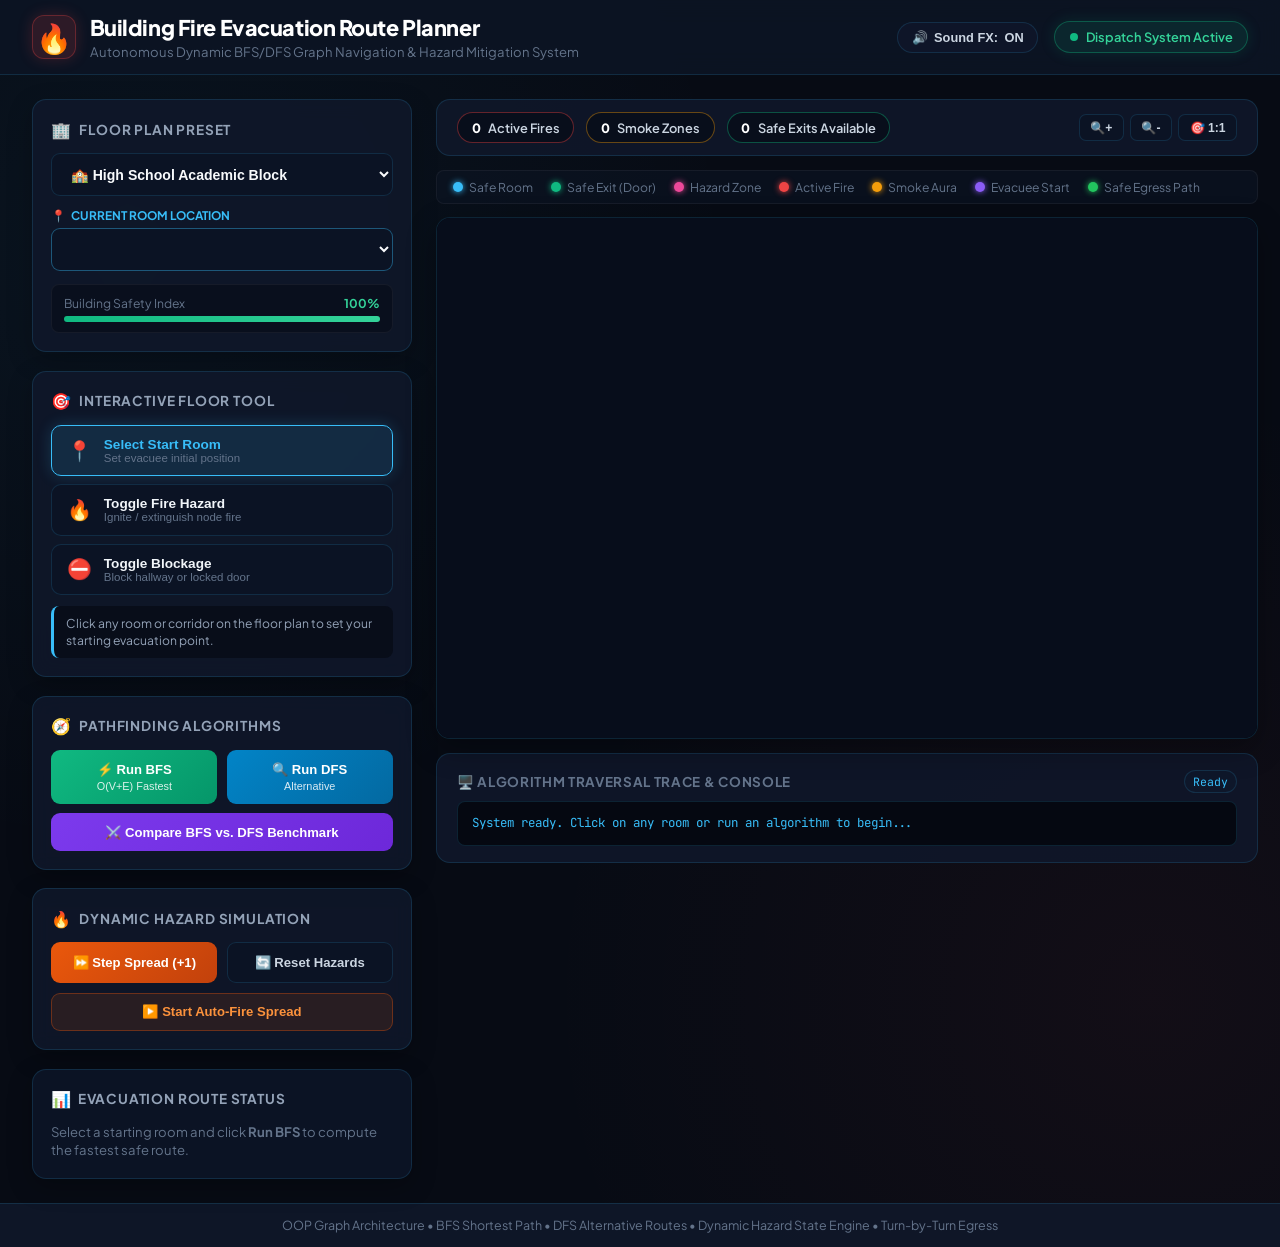
==== commit 5ce9eede: "Enable direct instant route allocation on room click and room dropdown change" ====
--- a/templates/index.html
+++ b/templates/index.html
@@ -46,6 +46,17 @@
                     <option value="hospital">🏥 City Hospital Emergency Wing</option>
                     <option value="apartment">🏢 Skyline Heights Residential Apartments</option>
                 </select>
+
+                <!-- Current Location Dropdown for Direct Instant Allocation -->
+                <div style="margin-top: 0.75rem;">
+                    <div style="font-size: 0.74rem; color: var(--accent-blue); margin-bottom: 0.35rem; font-weight: 700; text-transform: uppercase; display: flex; align-items: center; gap: 0.3rem;">
+                        <span>📍</span> Current Room Location
+                    </div>
+                    <select id="start-room-selector" class="dropdown" style="border-color: rgba(56, 189, 248, 0.4);">
+                        <!-- Dynamically populated -->
+                    </select>
+                </div>
+
                 <!-- Building Integrity Gauge -->
                 <div class="integrity-card">
                     <div class="integrity-label">
